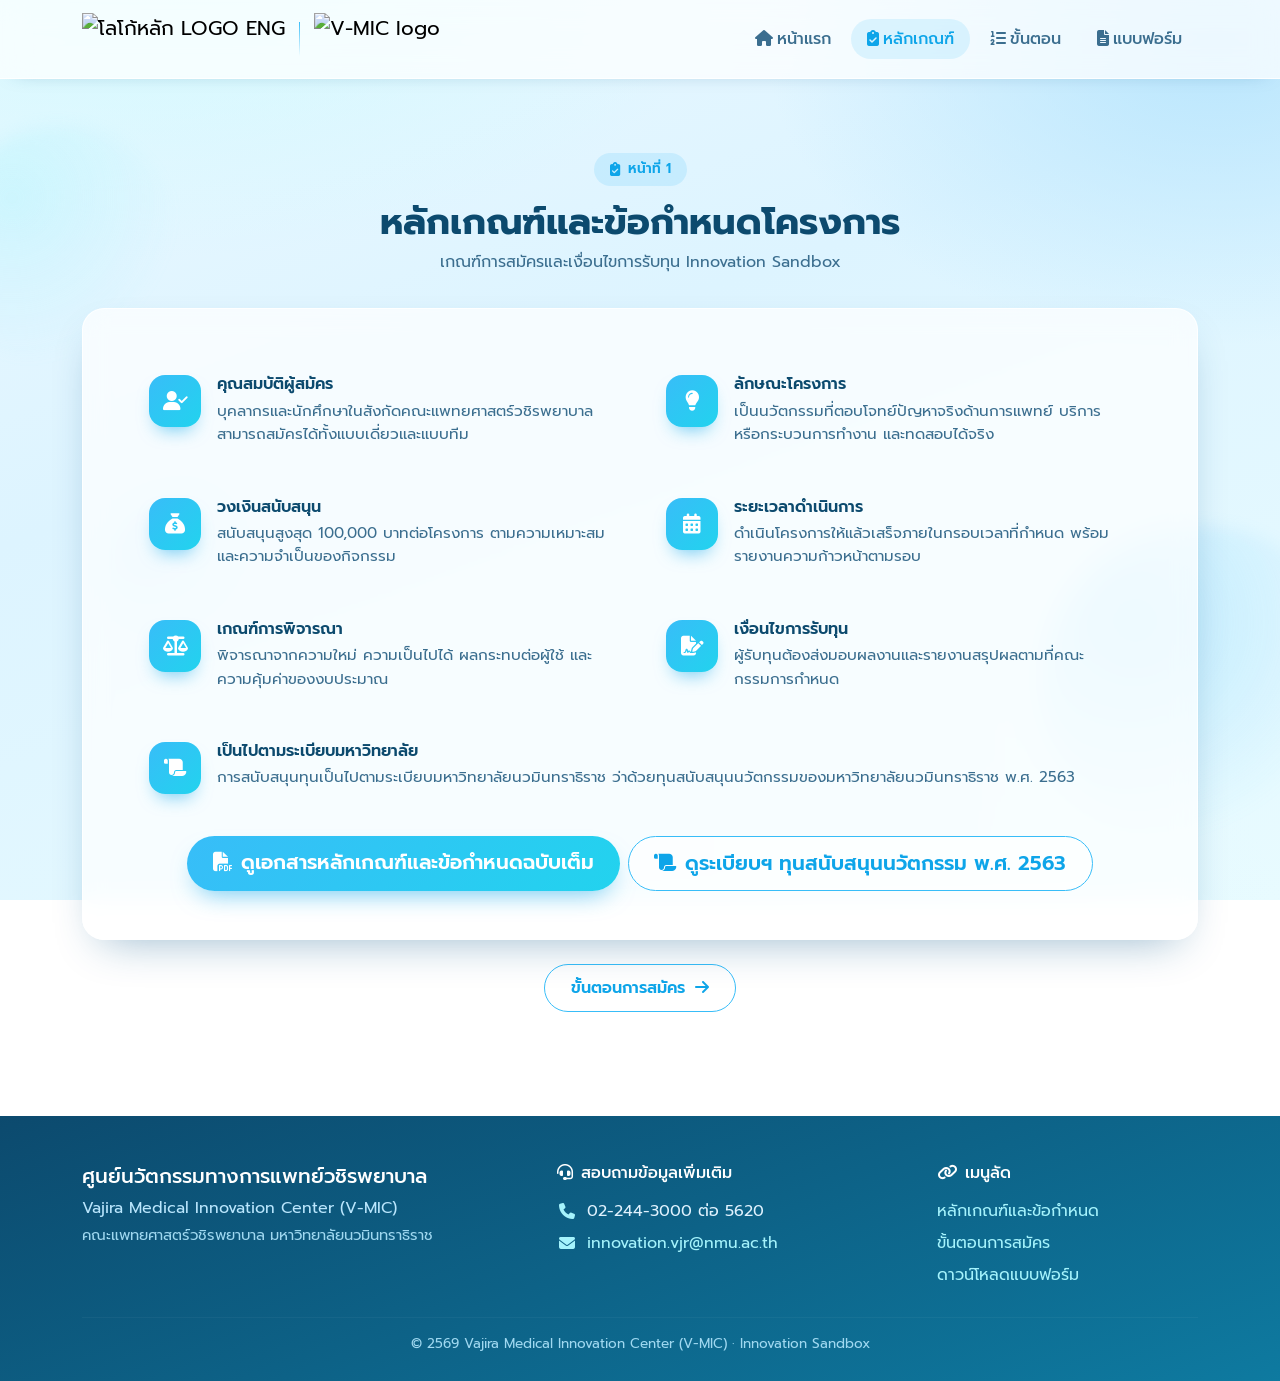
==== innovation-sandbox/criteria.html @ 1e385986 "init Innovation Sandbox" ====
<!DOCTYPE html>
<html lang="th">
<head>
  <meta charset="UTF-8">
  <meta name="viewport" content="width=device-width, initial-scale=1.0">
  <title>Innovation Sandbox | หลักเกณฑ์และข้อกำหนด</title>
  <link href="https://cdn.jsdelivr.net/npm/bootstrap@5.3.3/dist/css/bootstrap.min.css" rel="stylesheet">
  <link href="https://cdnjs.cloudflare.com/ajax/libs/font-awesome/6.5.2/css/all.min.css" rel="stylesheet">
  <link rel="preconnect" href="https://fonts.googleapis.com">
  <link rel="preconnect" href="https://fonts.gstatic.com" crossorigin>
  <link href="https://fonts.googleapis.com/css2?family=Prompt:wght@300;400;500;600;700&display=swap" rel="stylesheet">
  <link rel="stylesheet" href="css/style.css">
</head>
<body data-page="criteria">

  <div id="loadingOverlay">
    <div class="orbit"><div class="ring"></div><div class="ring r2"></div><div class="core"></div><div class="sat"></div></div>
    <div class="load-text">กำลังเตรียมพื้นที่ไอเดียของคุณ…</div>
  </div>

  <div class="bg-blob b1"></div><div class="bg-blob b2"></div><div class="bg-blob b3"></div>

  <div class="wrap">
    <!-- NAVBAR -->
    <nav class="navbar navbar-expand-lg navbar-custom sticky-top">
      <div class="container">
        <a class="navbar-brand" href="index.html">
          <div class="brand-logos">
            <img src="https://img1.pic.in.th/images/1--LOGO-ENG.png" alt="โลโก้หลัก LOGO ENG">
            <span class="brand-divider"></span>
            <img src="https://img2.pic.in.th/TH-ENG-vmic-logo-2024-NO-BG.png" alt="V-MIC logo">
          </div>
        </a>
        <button class="navbar-toggler border-0" type="button" data-bs-toggle="collapse" data-bs-target="#nav">
          <i class="fa-solid fa-bars" style="color:var(--sky-deep)"></i>
        </button>
        <div class="collapse navbar-collapse" id="nav">
          <ul class="navbar-nav ms-auto align-items-lg-center gap-1">
            <li class="nav-item"><a class="nav-link nav-link-pill" href="index.html" data-page="home"><i class="fa-solid fa-house me-1"></i>หน้าแรก</a></li>
            <li class="nav-item"><a class="nav-link nav-link-pill" href="criteria.html" data-page="criteria"><i class="fa-solid fa-clipboard-check me-1"></i>หลักเกณฑ์</a></li>
            <li class="nav-item"><a class="nav-link nav-link-pill" href="steps.html" data-page="steps"><i class="fa-solid fa-list-ol me-1"></i>ขั้นตอน</a></li>
            <li class="nav-item"><a class="nav-link nav-link-pill" href="forms.html" data-page="forms"><i class="fa-solid fa-file-lines me-1"></i>แบบฟอร์ม</a></li>
          </ul>
        </div>
      </div>
    </nav>

    <main class="page-main">
<section class="section">
  <div class="container">
    <div class="text-center reveal">
      <span class="section-tag"><i class="fa-solid fa-clipboard-check"></i> หน้าที่ 1</span>
      <h2 class="section-title">หลักเกณฑ์และข้อกำหนดโครงการ</h2>
      <p class="section-sub">เกณฑ์การสมัครและเงื่อนไขการรับทุน Innovation Sandbox</p>
    </div>

    <div class="glass-card p-4 p-md-5 reveal">
      <!-- ✏️ แก้ไขเนื้อหาหลักเกณฑ์จริงจากไฟล์ PDF ตรงนี้ -->
      <div class="row g-3">
        <div class="col-md-6">
          <div class="crit-item">
            <div class="crit-ico"><i class="fa-solid fa-user-check"></i></div>
            <div><h6>คุณสมบัติผู้สมัคร</h6>
            <p>บุคลากรและนักศึกษาในสังกัดคณะแพทยศาสตร์วชิรพยาบาล สามารถสมัครได้ทั้งแบบเดี่ยวและแบบทีม</p></div>
          </div>
        </div>
        <div class="col-md-6">
          <div class="crit-item">
            <div class="crit-ico"><i class="fa-solid fa-lightbulb"></i></div>
            <div><h6>ลักษณะโครงการ</h6>
            <p>เป็นนวัตกรรมที่ตอบโจทย์ปัญหาจริงด้านการแพทย์ บริการ หรือกระบวนการทำงาน และทดสอบได้จริง</p></div>
          </div>
        </div>
        <div class="col-md-6">
          <div class="crit-item">
            <div class="crit-ico"><i class="fa-solid fa-sack-dollar"></i></div>
            <div><h6>วงเงินสนับสนุน</h6>
            <p>สนับสนุนสูงสุด 100,000 บาทต่อโครงการ ตามความเหมาะสมและความจำเป็นของกิจกรรม</p></div>
          </div>
        </div>
        <div class="col-md-6">
          <div class="crit-item">
            <div class="crit-ico"><i class="fa-solid fa-calendar-days"></i></div>
            <div><h6>ระยะเวลาดำเนินการ</h6>
            <p>ดำเนินโครงการให้แล้วเสร็จภายในกรอบเวลาที่กำหนด พร้อมรายงานความก้าวหน้าตามรอบ</p></div>
          </div>
        </div>
        <div class="col-md-6">
          <div class="crit-item">
            <div class="crit-ico"><i class="fa-solid fa-scale-balanced"></i></div>
            <div><h6>เกณฑ์การพิจารณา</h6>
            <p>พิจารณาจากความใหม่ ความเป็นไปได้ ผลกระทบต่อผู้ใช้ และความคุ้มค่าของงบประมาณ</p></div>
          </div>
        </div>
        <div class="col-md-6">
          <div class="crit-item">
            <div class="crit-ico"><i class="fa-solid fa-file-signature"></i></div>
            <div><h6>เงื่อนไขการรับทุน</h6>
            <p>ผู้รับทุนต้องส่งมอบผลงานและรายงานสรุปผลตามที่คณะกรรมการกำหนด</p></div>
          </div>
        </div>
        <div class="col-12">
          <div class="crit-item">
            <div class="crit-ico"><i class="fa-solid fa-scroll"></i></div>
            <div><h6>เป็นไปตามระเบียบมหาวิทยาลัย</h6>
            <p>การสนับสนุนทุนเป็นไปตามระเบียบมหาวิทยาลัยนวมินทราธิราช ว่าด้วยทุนสนับสนุนนวัตกรรมของมหาวิทยาลัยนวมินทราธิราช พ.ศ. 2563</p></div>
          </div>
        </div>
      </div>
      <!-- ✏️ จบส่วนแก้ไขเนื้อหา -->

      <div class="d-flex gap-2 justify-content-center flex-wrap mt-4">
        <a href="https://drive.google.com/file/d/1a35KhCloitjsn9xqz__GxmbmurIrBMSv/view"
           target="_blank" rel="noopener" class="btn btn-aqua btn-lg">
          <i class="fa-solid fa-file-pdf me-2"></i>ดูเอกสารหลักเกณฑ์และข้อกำหนดฉบับเต็ม
        </a>
        <a href="https://drive.google.com/file/d/19yyajDeW6leJysjEUS2TNGAUKfTtFVm5/view"
           target="_blank" rel="noopener" class="btn btn-outline-aqua btn-lg">
          <i class="fa-solid fa-scroll me-2"></i>ดูระเบียบฯ ทุนสนับสนุนนวัตกรรม พ.ศ. 2563
        </a>
      </div>
    </div>

    <!-- ปุ่มไปหน้าถัดไป -->
    <div class="text-center mt-4 reveal">
      <a href="steps.html" class="btn btn-outline-aqua">
        ขั้นตอนการสมัคร <i class="fa-solid fa-arrow-right ms-1"></i>
      </a>
    </div>
  </div>
</section>
    </main>

    <!-- FOOTER -->
    <footer class="footer">
      <div class="container">
        <div class="row gy-4 align-items-start">
          <div class="col-md-6 col-lg-5">
            <h5 class="fw-600 mb-2">ศูนย์นวัตกรรมทางการแพทย์วชิรพยาบาล</h5>
            <p class="mb-1" style="color:#BAE6FD">Vajira Medical Innovation Center (V-MIC)</p>
            <p class="mb-0" style="color:#9FD8F0;font-size:.92rem">คณะแพทยศาสตร์วชิรพยาบาล มหาวิทยาลัยนวมินทราธิราช</p>
          </div>
          <div class="col-md-6 col-lg-4">
            <h6 class="mb-3"><i class="fa-solid fa-headset me-2"></i>สอบถามข้อมูลเพิ่มเติม</h6>
            <div class="contact-line"><i class="fa-solid fa-phone"></i><span>02-244-3000 ต่อ 5620</span></div>
            <div class="contact-line"><i class="fa-solid fa-envelope"></i><a href="mailto:innovation.vjr@nmu.ac.th">innovation.vjr@nmu.ac.th</a></div>
          </div>
          <div class="col-md-6 col-lg-3">
            <h6 class="mb-3"><i class="fa-solid fa-link me-2"></i>เมนูลัด</h6>
            <div class="d-flex flex-column gap-2">
              <a href="criteria.html">หลักเกณฑ์และข้อกำหนด</a>
              <a href="steps.html">ขั้นตอนการสมัคร</a>
              <a href="forms.html">ดาวน์โหลดแบบฟอร์ม</a>
            </div>
          </div>
        </div>
        <hr style="border-color:rgba(255,255,255,.15);margin:30px 0 16px">
        <p class="text-center mb-0" style="color:#9FD8F0;font-size:.85rem">© 2569 Vajira Medical Innovation Center (V-MIC) · Innovation Sandbox</p>
      </div>
    </footer>

    <button id="toTop" onclick="window.scrollTo({top:0,behavior:'smooth'})" aria-label="กลับขึ้นด้านบน"><i class="fa-solid fa-arrow-up"></i></button>
  </div>

  <script src="https://cdn.jsdelivr.net/npm/bootstrap@5.3.3/dist/js/bootstrap.bundle.min.js"></script>
  <script src="https://cdn.jsdelivr.net/npm/sweetalert2@11"></script>
  <script src="https://cdn.jsdelivr.net/npm/@supabase/supabase-js@2"></script>
  <script src="js/config.js"></script>
  <script src="js/main.js"></script>
</body>
</html>
---- innovation-sandbox/css/style.css ----
/* ============================================================
   Innovation Sandbox — V-MIC | CSS.html
   ธีม: ฟ้า–ฟ้าน้ำทะเล (Sky / Aqua) มินิมอล พาสเทล
   Font: Prompt
   ============================================================ */

:root{
  --sky:#38BDF8;
  --sky-deep:#0EA5E9;
  --aqua:#22D3EE;
  --aqua-light:#A5F3FC;
  --light-sky:#E0F2FE;
  --mist:#F2FBFF;
  --ink:#0C4A6E;
  --ink-soft:#3B6E8F;
  --gold:#FBBF24;
  --white:#ffffff;
  --glass:rgba(255,255,255,.72);
  --glass-line:rgba(255,255,255,.85);
  --shadow:0 18px 45px -20px rgba(8,84,135,.45);
  --shadow-sm:0 10px 25px -15px rgba(8,84,135,.4);
  --radius:22px;
}

*{box-sizing:border-box;}

html{scroll-behavior:smooth;}

body{
  font-family:'Prompt',sans-serif;
  color:var(--ink);
  margin:0;
  min-height:100vh;
  position:relative;
  overflow-x:hidden;
  background:
    radial-gradient(1100px 600px at 12% -8%, #CFFafe 0%, transparent 55%),
    radial-gradient(900px 600px at 95% 5%, #BAE6FD 0%, transparent 50%),
    radial-gradient(1200px 800px at 50% 110%, #E0F7FF 0%, transparent 55%),
    linear-gradient(160deg,#EAF8FF 0%,#DDF4FF 40%,#E8FBFF 100%);
  background-attachment:fixed;
}

/* ลอยฟองอากาศพื้นหลัง */
.bg-blob{
  position:fixed;
  border-radius:50%;
  filter:blur(8px);
  opacity:.35;
  z-index:0;
  pointer-events:none;
  animation:floaty 14s ease-in-out infinite;
}
.bg-blob.b1{width:240px;height:240px;top:14%;left:-60px;background:radial-gradient(circle at 30% 30%,var(--aqua-light),transparent 70%);}
.bg-blob.b2{width:320px;height:320px;bottom:6%;right:-80px;background:radial-gradient(circle at 30% 30%,#7DD3FC,transparent 70%);animation-delay:-5s;}
.bg-blob.b3{width:160px;height:160px;top:55%;left:8%;background:radial-gradient(circle at 30% 30%,#BAE6FD,transparent 70%);animation-delay:-9s;}

@keyframes floaty{
  0%,100%{transform:translateY(0) translateX(0);}
  50%{transform:translateY(-26px) translateX(14px);}
}

.wrap{position:relative;z-index:2;}

/* ---------- NAVBAR ---------- */
.navbar-custom{
  background:var(--glass);
  backdrop-filter:blur(14px);
  -webkit-backdrop-filter:blur(14px);
  border-bottom:1px solid var(--glass-line);
  box-shadow:0 6px 20px -16px rgba(8,84,135,.5);
}
.brand-logos{display:flex;align-items:center;gap:14px;}
.brand-logos img{height:52px;width:auto;object-fit:contain;display:block;}
.brand-divider{width:1px;height:34px;background:linear-gradient(var(--sky),transparent);}
.nav-link-pill{
  font-weight:500;color:var(--ink-soft)!important;
  border-radius:999px;padding:.5rem 1rem!important;
  transition:.25s;
}
.nav-link-pill:hover,.nav-link-pill.active{
  color:var(--sky-deep)!important;
  background:rgba(56,189,248,.14);
}

/* ---------- ปุ่ม ---------- */
.btn-aqua{
  background:linear-gradient(135deg,var(--sky) 0%,var(--aqua) 100%);
  color:#fff;border:none;font-weight:600;
  border-radius:999px;padding:.7rem 1.6rem;
  box-shadow:0 12px 24px -10px rgba(14,165,233,.6);
  transition:.25s;
}
.btn-aqua:hover{color:#fff;transform:translateY(-2px);
  box-shadow:0 18px 30px -10px rgba(14,165,233,.7);}
.btn-outline-aqua{
  background:rgba(255,255,255,.6);
  color:var(--sky-deep);border:1.5px solid var(--sky);
  font-weight:600;border-radius:999px;padding:.7rem 1.6rem;transition:.25s;
}
.btn-outline-aqua:hover{background:var(--sky);color:#fff;transform:translateY(-2px);}
.btn-soft{
  background:#fff;color:var(--ink);border:1px solid var(--light-sky);
  border-radius:14px;font-weight:500;padding:.6rem 1.1rem;transition:.2s;
}
.btn-soft:hover{border-color:var(--sky);color:var(--sky-deep);box-shadow:var(--shadow-sm);}

/* ---------- การ์ดกระจก ---------- */
.glass-card{
  background:var(--glass);
  backdrop-filter:blur(12px);
  -webkit-backdrop-filter:blur(12px);
  border:1px solid var(--glass-line);
  border-radius:var(--radius);
  box-shadow:var(--shadow);
}

/* ---------- SECTION ---------- */
.section{padding:74px 0;}
.section-tag{
  display:inline-flex;align-items:center;gap:8px;
  background:rgba(56,189,248,.15);color:var(--sky-deep);
  font-weight:600;font-size:.85rem;padding:.4rem 1rem;border-radius:999px;
  margin-bottom:14px;
}
.section-title{font-weight:700;color:var(--ink);font-size:clamp(1.6rem,3.4vw,2.3rem);margin:0 0 6px;}
.section-sub{color:var(--ink-soft);margin-bottom:34px;}

/* ---------- HERO ---------- */
.hero{padding:54px 0 30px;text-align:center;}
.hero h1{
  font-weight:700;line-height:1.18;
  font-size:clamp(2rem,5.2vw,3.4rem);
  margin-bottom:18px;
}
.hero h1 .grad{
  background:linear-gradient(120deg,var(--sky-deep),var(--aqua));
  -webkit-background-clip:text;background-clip:text;color:transparent;
}
.fund-badge{
  display:inline-flex;align-items:center;justify-content:center;
  gap:10px;flex-wrap:wrap;text-align:center;
  background:#fff;border-radius:999px;padding:.65rem 1.4rem;
  box-shadow:var(--shadow);font-weight:600;color:var(--ink);
  margin:6px auto 18px;max-width:100%;width:auto;
  font-size:clamp(.95rem,2.4vw,1.3rem);line-height:1.4;
}
.fund-badge .amount{
  color:var(--gold);font-weight:700;font-size:1.25em;
  text-shadow:0 2px 0 rgba(251,191,36,.18);
}
.hero-pills{display:flex;gap:10px;justify-content:center;flex-wrap:wrap;margin-bottom:30px;}
.hero-pill{
  background:rgba(255,255,255,.75);border:1px solid var(--glass-line);
  border-radius:999px;padding:.5rem 1.1rem;font-weight:500;color:var(--ink-soft);
  display:inline-flex;align-items:center;gap:8px;box-shadow:var(--shadow-sm);
}
.hero-pill i{color:var(--sky-deep);}

/* มาสคอตจรวด */
.mascot{width:min(280px,72vw);height:auto;margin:8px auto 26px;display:block;animation:bob 4.5s ease-in-out infinite;}
@keyframes bob{0%,100%{transform:translateY(0) rotate(-1deg);}50%{transform:translateY(-16px) rotate(1.5deg);}}
.spark{animation:twinkle 2.6s ease-in-out infinite;transform-origin:center;}
.spark.s2{animation-delay:.8s;}
.spark.s3{animation-delay:1.5s;}
@keyframes twinkle{0%,100%{opacity:.25;transform:scale(.7);}50%{opacity:1;transform:scale(1);}}

/* ---------- หลักเกณฑ์ (รายการไอคอน) ---------- */
.crit-item{display:flex;gap:16px;align-items:flex-start;padding:18px;border-radius:18px;transition:.2s;height:100%;}
.crit-item:hover{background:#fff;box-shadow:var(--shadow-sm);transform:translateY(-3px);}
.crit-ico{
  flex:0 0 52px;width:52px;height:52px;border-radius:16px;
  display:grid;place-items:center;color:#fff;font-size:1.25rem;
  background:linear-gradient(135deg,var(--sky),var(--aqua));
  box-shadow:0 10px 18px -8px rgba(14,165,233,.6);
}
.crit-item h6{font-weight:600;margin:0 0 4px;color:var(--ink);}
.crit-item p{margin:0;color:var(--ink-soft);font-size:.95rem;line-height:1.55;}

/* ---------- TIMELINE ขั้นตอน ---------- */
.timeline{position:relative;margin-top:10px;}
.timeline::before{
  content:"";position:absolute;left:27px;top:8px;bottom:8px;width:3px;
  background:linear-gradient(var(--sky),var(--aqua-light));border-radius:3px;
}
.tl-step{position:relative;padding:0 0 28px 74px;}
.tl-num{
  position:absolute;left:0;top:0;width:56px;height:56px;border-radius:50%;
  display:grid;place-items:center;font-weight:700;color:#fff;font-size:1.15rem;
  background:linear-gradient(135deg,var(--sky-deep),var(--aqua));
  box-shadow:0 12px 22px -8px rgba(14,165,233,.6);border:4px solid #fff;
}
.tl-body{background:#fff;border:1px solid var(--light-sky);border-radius:16px;padding:16px 20px;box-shadow:var(--shadow-sm);}
.tl-body h6{font-weight:600;color:var(--ink);margin:0 0 4px;}
.tl-body p{margin:0;color:var(--ink-soft);font-size:.95rem;line-height:1.55;}

/* ---------- การ์ดเอกสาร ---------- */
.doc-card{
  background:#fff;border:1px solid var(--light-sky);border-radius:var(--radius);
  padding:24px;height:100%;display:flex;flex-direction:column;transition:.25s;
  box-shadow:var(--shadow-sm);
}
.doc-card:hover{transform:translateY(-5px);box-shadow:var(--shadow);border-color:var(--sky);}
.doc-ico{
  width:60px;height:60px;border-radius:18px;display:grid;place-items:center;
  font-size:1.6rem;color:#fff;margin-bottom:16px;
}
.doc-ico.c1{background:linear-gradient(135deg,#38BDF8,#22D3EE);}
.doc-ico.c2{background:linear-gradient(135deg,#34D399,#22D3EE);}
.doc-ico.c3{background:linear-gradient(135deg,#FB923C,#FBBF24);}
.doc-ico.c4{background:linear-gradient(135deg,#A78BFA,#38BDF8);}
.doc-card h6{font-weight:600;color:var(--ink);margin:0 0 8px;font-size:1.05rem;}
.doc-card p{color:var(--ink-soft);font-size:.92rem;flex-grow:1;margin-bottom:16px;line-height:1.55;}
.doc-type{font-size:.78rem;font-weight:600;color:var(--sky-deep);background:var(--light-sky);
  border-radius:8px;padding:3px 9px;display:inline-block;margin-bottom:12px;}

/* ---------- FOOTER ---------- */
.footer{background:linear-gradient(160deg,#0C4A6E,#0E7AA0);color:#fff;padding:48px 0 26px;margin-top:30px;}
.footer a{color:var(--aqua-light);text-decoration:none;}
.footer a:hover{text-decoration:underline;}
.footer .f-logos img{height:46px;background:#fff;border-radius:12px;padding:6px 10px;}
.footer .contact-line{display:flex;align-items:center;gap:10px;margin-bottom:8px;color:#E0F2FE;}
.footer .contact-line i{color:var(--aqua-light);width:20px;text-align:center;}

/* ---------- LOADING SPINNER ---------- */
#loadingOverlay{
  position:fixed;inset:0;z-index:9999;display:flex;flex-direction:column;
  align-items:center;justify-content:center;gap:22px;
  background:rgba(234,248,255,.85);backdrop-filter:blur(6px);
  transition:opacity .4s ease;
}
.orbit{position:relative;width:90px;height:90px;}
.orbit .core{
  position:absolute;inset:32px;border-radius:50%;
  background:linear-gradient(135deg,var(--sky),var(--aqua));
  box-shadow:0 0 22px rgba(34,211,238,.6);animation:pulse 1.4s ease-in-out infinite;
}
.orbit .ring{
  position:absolute;inset:0;border-radius:50%;
  border:3px solid transparent;border-top-color:var(--sky-deep);
  border-right-color:var(--aqua);animation:spin 1s linear infinite;
}
.orbit .ring.r2{inset:14px;border-top-color:var(--aqua);border-right-color:var(--sky);animation-duration:1.5s;animation-direction:reverse;}
.orbit .sat{
  position:absolute;top:-4px;left:50%;width:14px;height:14px;margin-left:-7px;
  border-radius:50%;background:var(--gold);box-shadow:0 0 10px var(--gold);
  transform-origin:7px 49px;animation:spin 1.1s linear infinite;
}
@keyframes spin{to{transform:rotate(360deg);}}
@keyframes pulse{0%,100%{transform:scale(.85);}50%{transform:scale(1.05);}}
.load-text{font-weight:600;color:var(--ink-soft);letter-spacing:.5px;}

/* ---------- SCROLL TOP ---------- */
#toTop{
  position:fixed;right:20px;bottom:20px;z-index:50;width:48px;height:48px;
  border-radius:50%;border:none;display:none;place-items:center;color:#fff;
  background:linear-gradient(135deg,var(--sky),var(--aqua));
  box-shadow:var(--shadow);cursor:pointer;
}

/* ---------- REVEAL on scroll ---------- */
.reveal{opacity:0;transform:translateY(24px);transition:.7s cubic-bezier(.2,.7,.2,1);}
.reveal.show{opacity:1;transform:none;}

@media (prefers-reduced-motion: reduce){
  *{animation:none!important;transition:none!important;scroll-behavior:auto!important;}
  .reveal{opacity:1;transform:none;}
}

/* ---------- LAYOUT หลายหน้า ---------- */
.wrap{display:flex;flex-direction:column;min-height:100vh;}
.page-main{flex:1 0 auto;}
body[data-page="home"] .hero{
  min-height:calc(100vh - 120px);
  display:flex;flex-direction:column;justify-content:center;align-items:center;
  position:relative;
}
body[data-page="home"] .hero h1{width:100%;}
body[data-page="home"] .hero > *{position:relative;z-index:2;}

/* ---------- เมฆลอย (Home) ---------- */
.clouds{position:absolute;inset:0;z-index:1;overflow:hidden;pointer-events:none;}
.cloud{position:absolute;opacity:.85;animation:drift linear infinite;}
.cloud svg{display:block;width:100%;height:auto;}
.cloud.c1{width:120px;top:8%;left:-140px;animation-duration:34s;}
.cloud.c2{width:88px;top:24%;left:-120px;animation-duration:46s;animation-delay:-8s;opacity:.7;}
.cloud.c3{width:150px;top:60%;left:-180px;animation-duration:40s;animation-delay:-18s;opacity:.6;}
.cloud.c4{width:70px;top:74%;left:-110px;animation-duration:52s;animation-delay:-26s;opacity:.55;}
@keyframes drift{from{transform:translateX(0);}to{transform:translateX(calc(100vw + 220px));}}

/* ---------- วันที่–เวลา + ผู้เข้าชม มุมขวา (Home) ---------- */
body[data-page="home"] .hero > .home-meta{
  position:absolute;top:18px;right:6px;z-index:3;
  display:flex;flex-direction:column;align-items:flex-end;gap:8px;
}
.home-chip{
  background:var(--glass);backdrop-filter:blur(10px);-webkit-backdrop-filter:blur(10px);
  border:1px solid var(--glass-line);border-radius:999px;
  padding:.5rem 1.05rem;font-size:.85rem;font-weight:500;color:var(--ink);
  box-shadow:var(--shadow-sm);display:inline-flex;align-items:center;gap:8px;white-space:nowrap;
}
.home-chip i{color:var(--sky-deep);}
.home-chip b{color:var(--sky-deep);font-weight:700;}
@media(max-width:767px){
  body[data-page="home"] .hero > .home-meta{
    position:static;align-items:center;justify-content:center;
    flex-direction:row;flex-wrap:wrap;margin:0 auto 18px;
  }
  .home-chip{font-size:.78rem;}
}

/* ---------- ตัวนับการดาวน์โหลด (Forms) ---------- */
.dl-count{
  font-size:.82rem;color:var(--ink-soft);margin:0 0 12px;
  display:inline-flex;align-items:center;gap:6px;
}
.dl-count i{color:var(--sky-deep);}
.dl-count b{color:var(--ink);font-weight:600;}

/* ---------- กล่องเงื่อนไขสำคัญ (Steps) ---------- */
.note-card{
  background:linear-gradient(135deg,#FFFBEB,#FEF9F0);
  border:1px solid #FDE9C8;border-left:5px solid var(--gold);
  border-radius:18px;padding:22px 24px;
}
.note-card h6{font-weight:600;color:#92600A;margin:0 0 14px;display:flex;align-items:center;gap:8px;}
.note-list{margin:0;padding:0;list-style:none;}
.note-list li{display:flex;gap:12px;align-items:flex-start;margin-bottom:12px;color:#7A5410;line-height:1.55;}
.note-list li:last-child{margin-bottom:0;}
.note-list li i{color:var(--gold);margin-top:4px;flex:0 0 auto;}

/* มาสคอตเล็กประจำหน้า */
.page-avatar{width:96px;height:auto;margin:0 auto 14px;display:block;animation:bob 4.5s ease-in-out infinite;}

/* ---------- POPUP แจ้งเตือนดาวน์โหลด ---------- */
.dl-swal{
  font-family:'Prompt',sans-serif!important;
  border-radius:30px!important;
  background:linear-gradient(165deg,#ffffff 0%,#F2FBFF 60%,#EAF8FF 100%)!important;
  box-shadow:0 34px 70px -22px rgba(8,84,135,.55)!important;
  border:1px solid var(--glass-line)!important;
}
.dl-pop{padding:8px 6px 4px;}
.dl-avatar-svg{width:150px;height:auto;display:block;margin:0 auto 10px;animation:dlbounce 1.8s ease-in-out infinite;}
@keyframes dlbounce{0%,100%{transform:translateY(0);}50%{transform:translateY(-12px);}}
.dl-arrow{animation:dlarrow 1.5s ease-in-out infinite;}
@keyframes dlarrow{0%,100%{transform:translateY(0);opacity:1;}50%{transform:translateY(5px);opacity:.7;}}
.dl-title{font-size:1.5rem;font-weight:700;color:var(--ink);margin:4px 0 6px;}
.dl-text{font-size:1.02rem;color:var(--ink-soft);line-height:1.5;}
div.swal2-timer-progress-bar{background:linear-gradient(90deg,var(--sky),var(--aqua))!important;height:.4rem!important;}

@media(max-width:575px){
  .brand-logos img{height:40px;}
  .section{padding:54px 0;}
  .tl-step{padding-left:64px;}
  .timeline::before{left:24px;}
  .tl-num{width:50px;height:50px;font-size:1rem;}
}
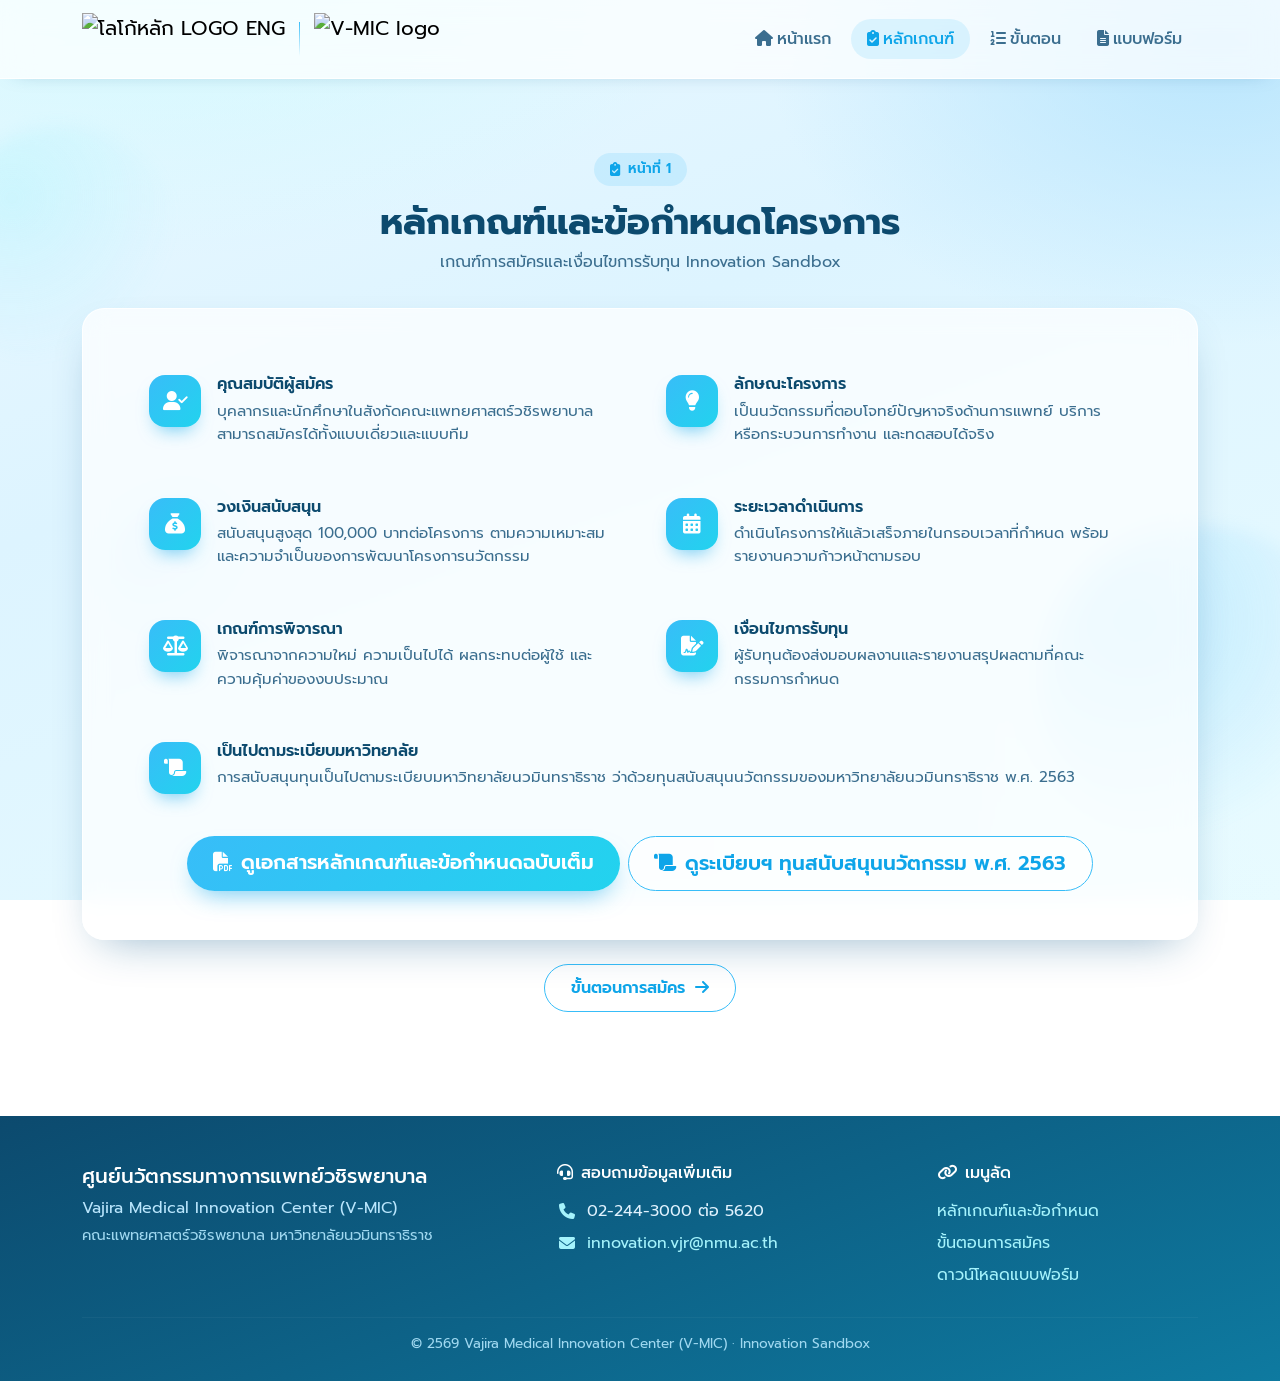
==== commit dd3e4c74: "Update in criteria line 78.html" ====
--- a/innovation-sandbox/criteria.html
+++ b/innovation-sandbox/criteria.html
@@ -75,7 +75,7 @@
           <div class="crit-item">
             <div class="crit-ico"><i class="fa-solid fa-sack-dollar"></i></div>
             <div><h6>วงเงินสนับสนุน</h6>
-            <p>สนับสนุนสูงสุด 100,000 บาทต่อโครงการ ตามความเหมาะสมและความจำเป็นของกิจกรรม</p></div>
+            <p>สนับสนุนสูงสุด 100,000 บาทต่อโครงการ ตามความเหมาะสมและความจำเป็นของการพัฒนาโครงการนวัตกรรม</p></div>
           </div>
         </div>
         <div class="col-md-6">
